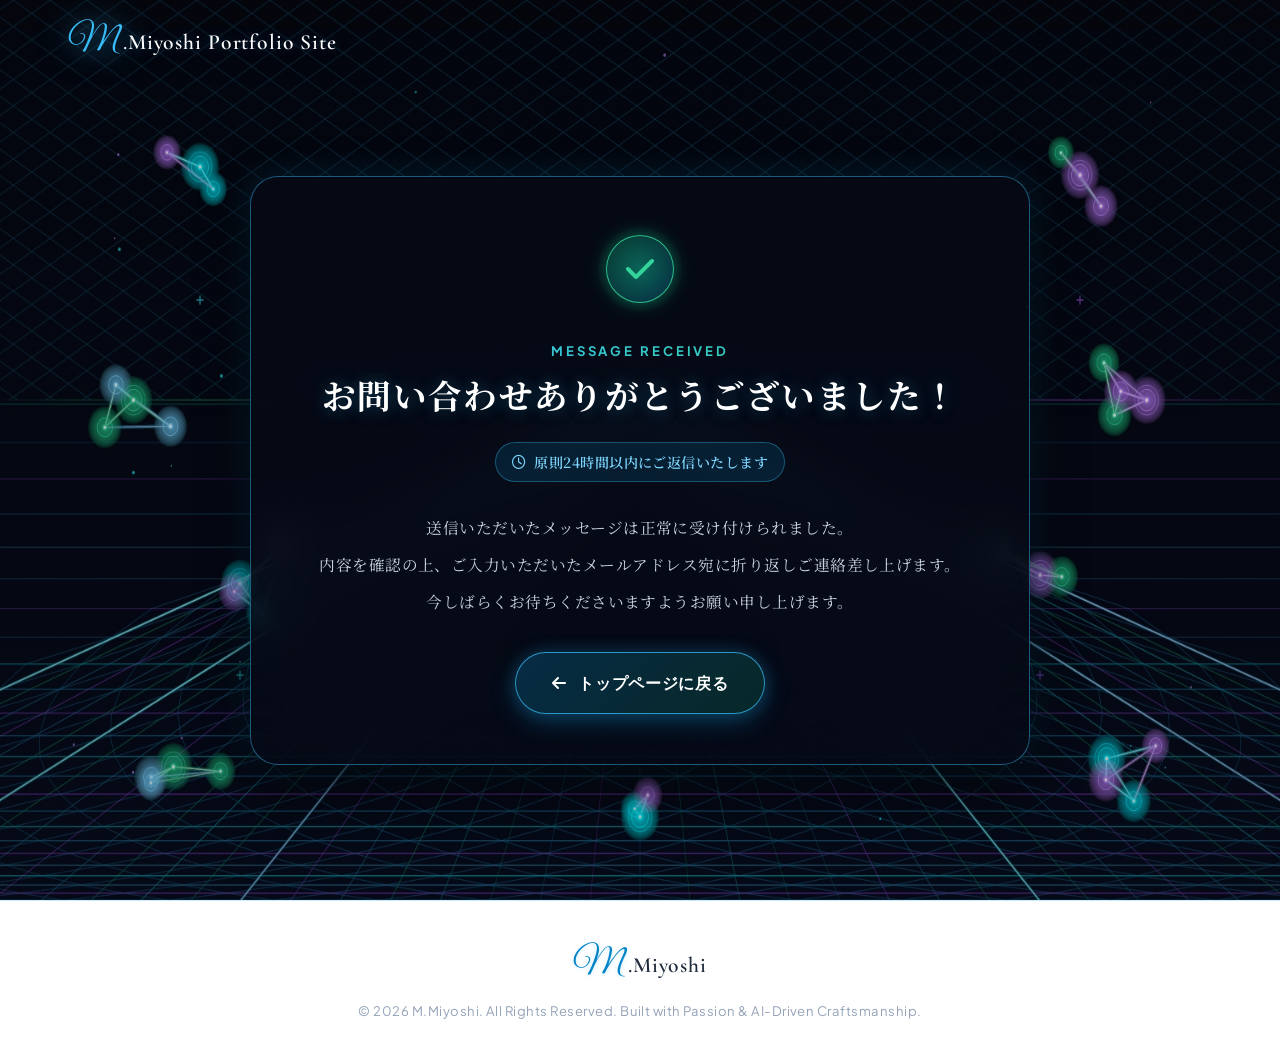
==== thanks.html @ b3a12264 "PC,レスポンシブ完成版" ====
<!DOCTYPE html>
<html lang="ja">
<head>
  <!-- 文字コードとビューポートの設定（レスポンシブ対応） -->
  <meta charset="UTF-8">
  <meta name="viewport" content="width=device-width, initial-scale=1.0">
  <meta name="description" content="M.Miyoshi ポートフォリオサイトへのお問い合わせ送信完了ページです。">
  <title>お問い合わせ完了 | M.Miyoshi Portfolio</title>

  <!-- Google Fonts: 日本語明朝体（Noto Serif JP）、筆記体（Great Vibes）、サンセリフ（Plus Jakarta Sans / Cormorant Garamond） -->
  <link rel="preconnect" href="https://fonts.googleapis.com">
  <link rel="preconnect" href="https://fonts.gstatic.com" crossorigin>
  <link href="https://fonts.googleapis.com/css2?family=Cormorant+Garamond:wght@500;600;700&family=Great+Vibes&family=Noto+Serif+JP:wght@300;400;500;600;700&family=Plus+Jakarta+Sans:wght@300;400;500;600;700&display=swap" rel="stylesheet">

  <!-- Font Awesome Icons -->
  <link rel="stylesheet" href="https://cdnjs.cloudflare.com/ajax/libs/font-awesome/6.4.0/css/all.min.css">

  <!-- スタイルシートの読み込み（キャッシュバスティング付き） -->
  <link rel="stylesheet" href="style.css?v=20260906r">
</head>
<body>

  <!-- =================================================== -->
  <!-- ヘッダー -->
  <!-- =================================================== -->
  <header class="site-header" id="site-header">
    <div class="header-container">
      <a href="index.html" class="header-logo">
        <span class="logo-script">M</span><span class="logo-text">.Miyoshi  Portfolio Site</span>
      </a>
    </div>
  </header>

  <main>
    <!-- =================================================== -->
    <!-- サンクスセクション（ダークエディタ世界観のサンクスページ） -->
    <!-- =================================================== -->
    <section class="thanks-section">
      <!-- 最背面：プロフェッショナルなダークグリッド背景レイヤー -->
      <div class="hero-bg-layer" style="background-image: url('assets/images/hero_dark_grid.jpg?v=20260906i');"></div>
      
      <!-- 背景オーバーレイ -->
      <div class="hero-overlay"></div>

      <!-- 中央：サンクスカード（ダークグラスモーフィズム） -->
      <div class="thanks-card">
        <!-- 発光チェックアイコンバッジ -->
        <div class="thanks-icon-wrap">
          <div class="thanks-icon-halo"></div>
          <div class="thanks-icon-circle">
            <i class="fa-solid fa-check"></i>
          </div>
        </div>

        <p class="thanks-subtitle">MESSAGE RECEIVED</p>
        <h1 class="thanks-title">お問い合わせ<br class="sp-br">ありがとうございました！</h1>

        <div class="thanks-badge-time">
          <i class="fa-regular fa-clock"></i>
          <span>原則24時間以内にご返信いたします</span>
        </div>

        <div class="thanks-message">
          <p class="thanks-line">送信いただいたメッセージは<br class="sp-br">正常に受け付けられました。</p>
          <p class="thanks-line">内容を確認の上、ご入力いただいた<br class="sp-br">メールアドレス宛に<br class="sp-br">折り返しご連絡差し上げます。</p>
          <p class="thanks-line">今しばらくお待ちくださいますよう<br class="sp-br">お願い申し上げます。</p>
        </div>

        <!-- 「トップページに戻る」ボタン -->
        <a href="index.html" class="btn-thanks-home" id="btn-thanks-home">
          <i class="fa-solid fa-arrow-left"></i>
          <span>トップページに戻る</span>
        </a>
      </div>
    </section>
  </main>

  <!-- =================================================== -->
  <!-- フッター -->
  <!-- =================================================== -->
  <footer class="site-footer">
    <div class="container footer-content">
      <div class="footer-logo">
        <span class="logo-script">M</span><span class="logo-text">.Miyoshi</span>
      </div>
      <p class="footer-copy">© 2026 M.Miyoshi. All Rights Reserved. Built with Passion & AI-Driven Craftsmanship.</p>
    </div>
  </footer>

</body>
</html>
---- style.css ----
@charset "UTF-8";

/* ==========================================================================
   フリーランスプログラマー M.Miyoshi ポートフォリオ スタイルシート
   - カラーパレット: 背景 #f0f8ff (アリスブルー), メイン #f0ffff (azure), 文字 #333333
   - フォント体系: Noto Serif JP（明朝体ベース）, Great Vibes（筆記体）, Plus Jakarta Sans
   - デザイン哲学: 余白美、すりガラス調グラスモーフィズム、繊細な影とグラデーション
   ========================================================================== */

/* --------------------------------------------------------------------------
   1. デザイン変数（カスタムプロパティ）の定義
   -------------------------------------------------------------------------- */
:root {
  /* 背景色・基本色 */
  --color-bg-base: #f0f8ff;         /* アリスブルー（ページ全体の背景色） */
  --color-azure: #f0ffff;           /* Azure（メインカラー・発光アクセント） */
  --color-white: #ffffff;
  --color-text-main: #333333;       /* メインテキスト色（視認性と上品さを両立） */
  --color-text-muted: #667085;      /* 補足説明テキスト色 */
  --color-text-light: #8e9baa;

  /* アクセント・グラデーション色 */
  --color-cyan-primary: #0ea5e9;    /* 鮮やかなシアンブルー */
  --color-cyan-glow: #38bdf8;
  --color-cyan-pale: #e0f2fe;
  --color-mint-accent: #14b8a6;
  --color-gold-subtle: #d4af37;

  /* グラスモーフィズム（すりガラス効果）用スタイル */
  --glass-bg: rgba(255, 255, 255, 0.78);
  --glass-bg-hover: rgba(255, 255, 255, 0.92);
  --glass-border: rgba(255, 255, 255, 0.9);
  --glass-border-subtle: rgba(186, 230, 253, 0.4);
  --glass-shadow: 0 10px 30px -10px rgba(14, 116, 144, 0.08), 0 4px 12px rgba(0, 0, 0, 0.03);
  --glass-shadow-hover: 0 20px 40px -12px rgba(14, 116, 144, 0.16), 0 8px 20px rgba(0, 0, 0, 0.04);

  /* フォント定義 */
  --font-serif: 'Noto Serif JP', 'Yu Mincho', 'Hiragino Mincho ProN', serif;
  --font-script: 'Great Vibes', cursive;
  --font-soft-serif: 'Cormorant Garamond', 'Noto Serif JP', serif;
  --font-sans: 'Plus Jakarta Sans', -apple-system, BlinkMacSystemFont, 'Segoe UI', sans-serif;

  /* トランジション（滑らかなアニメーション設定） */
  --transition-fast: 0.2s cubic-bezier(0.16, 1, 0.3, 1);
  --transition-smooth: 0.4s cubic-bezier(0.16, 1, 0.3, 1);
  --transition-slow: 0.8s cubic-bezier(0.16, 1, 0.3, 1);

  /* 角丸の基準値 */
  --radius-sm: 8px;
  --radius-md: 14px;
  --radius-lg: 24px;
  --radius-full: 9999px;
}

/* --------------------------------------------------------------------------
   2. リセット CSS & 基本スタイリング
   -------------------------------------------------------------------------- */
*, *::before, *::after {
  box-sizing: border-box;
  margin: 0;
  padding: 0;
}

html {
  scroll-behavior: smooth;
  font-size: 16px;
}

body {
  font-family: var(--font-serif);
  color: var(--color-text-main);
  background-color: var(--color-bg-base);
  line-height: 1.85;
  letter-spacing: 0.03em;
  overflow-x: hidden;
  -webkit-font-smoothing: antialiased;
  -moz-osx-font-smoothing: grayscale;
}

/* 見出し・リンク・リストの初期化 */
h1, h2, h3, h4, h5, h6 {
  font-family: var(--font-serif);
  font-weight: 600;
  line-height: 1.4;
  color: var(--color-text-main);
}

a {
  color: inherit;
  text-decoration: none;
  transition: color var(--transition-fast);
}

ul, ol {
  list-style: none;
}

img {
  max-width: 100%;
  height: auto;
  display: block;
}

button, input, textarea {
  font-family: inherit;
  font-size: inherit;
}

/* レスポンシブ用改行制御（PCでは非表示、スマホ表示時のみ有効） */
.sp-br {
  display: none;
}

/* ヘッダーメニュー背景オーバーレイ（PCでは非表示） */
.nav-backdrop {
  position: fixed;
  top: 0;
  left: 0;
  width: 100vw;
  height: 100vh;
  background: rgba(2, 6, 23, 0.65);
  backdrop-filter: blur(4px);
  -webkit-backdrop-filter: blur(4px);
  z-index: 998;
  opacity: 0;
  visibility: hidden;
  transition: opacity 0.3s cubic-bezier(0.16, 1, 0.3, 1), visibility 0.3s cubic-bezier(0.16, 1, 0.3, 1);
  pointer-events: none;
}

.nav-backdrop.is-active {
  opacity: 1;
  visibility: visible;
  pointer-events: auto;
}

/* メニュー右側ノード装飾（PCでは非表示） */
.nav-cyber-attachment {
  display: none;
}

/* 共通コンテナ（余白を生かした美しい中央配置） */
.container {
  width: 100%;
  max-width: 1100px;
  margin-left: auto;
  margin-right: auto;
  padding-left: 24px;
  padding-right: 24px;
}

/* セクション共通レイアウト（余白をしっかり確保） */
.section {
  padding: 100px 0;
  position: relative;
}

/* セクションタイトル（明朝体の美しさと英字サブタイトルの調和） */
.section-header {
  text-align: center;
  margin-bottom: 50px;
}

.section-subtitle {
  display: inline-block;
  font-family: var(--font-sans);
  font-size: 0.85rem;
  font-weight: 600;
  text-transform: uppercase;
  letter-spacing: 0.2em;
  color: var(--color-cyan-primary);
  margin-bottom: 8px;
  background: linear-gradient(135deg, #0284c7, #0d9488);
  -webkit-background-clip: text;
  -webkit-text-fill-color: transparent;
}

.section-title {
  font-size: 2.1rem;
  letter-spacing: 0.08em;
  color: var(--color-text-main);
  margin-bottom: 14px;
  position: relative;
}

.title-line {
  width: 46px;
  height: 2px;
  background: linear-gradient(90deg, #38bdf8, #14b8a6);
  margin: 0 auto;
  border-radius: 2px;
}

.section-intro {
  text-align: center;
  max-width: 680px;
  margin: -24px auto 44px;
  color: var(--color-text-muted);
  font-size: 0.98rem;
  line-height: 1.85;
  word-break: auto-phrase;
  line-break: strict;
}

/* グラスモーフィズムカード共通（埋め込み枠：ホバーでの枠線変色・浮き上がりを解除し落ち着いた埋め込み状態に設定） */
.glass-card {
  background: rgba(255, 255, 255, 0.76);
  backdrop-filter: blur(14px);
  -webkit-backdrop-filter: blur(14px);
  border: 1px solid rgba(186, 230, 253, 0.85);
  border-radius: var(--radius-lg);
  box-shadow: 0 2px 10px rgba(14, 116, 144, 0.04);
}


/* --------------------------------------------------------------------------
   3. ヘッダー・グローバルナビゲーション
   -------------------------------------------------------------------------- */
.site-header {
  position: fixed;
  top: 0;
  left: 0;
  right: 0;
  z-index: 1000;
  padding: 18px 0;
  background: transparent;
  transition: transform 0.4s cubic-bezier(0.16, 1, 0.3, 1), opacity 0.4s cubic-bezier(0.16, 1, 0.3, 1), padding var(--transition-smooth);
}

/* メインセクション突入時: ヘッダーを画面上部へ退避・非表示化 */
.site-header.is-hidden {
  opacity: 0;
  pointer-events: none;
  transform: translateY(-100%);
}

.header-container {
  max-width: 1200px;
  margin: 0 auto;
  padding: 0 28px;
  display: flex;
  align-items: center;
  justify-content: space-between;
}

/* ロゴデザイン（ダーク背景に合わせて白文字＋シアン発光シャドウで高い視認性を確保） */
.header-logo {
  display: inline-flex;
  align-items: baseline;
  text-decoration: none;
  overflow: visible;
}

.logo-script {
  font-family: var(--font-script);
  font-size: 2.3rem;
  color: #38bdf8;
  line-height: 1.25;
  display: inline-block;
  padding: 0.1em 0.15em 0.05em 0.1em;
  margin: -0.1em 0 -0.05em -0.1em;
  overflow: visible;
  filter: drop-shadow(0 2px 8px rgba(0, 15, 30, 0.8)) drop-shadow(0 0 14px rgba(56, 189, 248, 0.6));
}

.logo-text {
  font-family: var(--font-soft-serif);
  font-size: 1.35rem;
  font-weight: 600;
  letter-spacing: 0.04em;
  color: #ffffff;
  text-shadow: 0 2px 8px rgba(0, 15, 30, 0.85), 0 0 14px rgba(56, 189, 248, 0.35);
}

.site-header.scrolled .logo-script {
  color: #38bdf8;
}

.site-header.scrolled .logo-text {
  color: #ffffff;
}

.nav-list {
  display: flex;
  align-items: center;
  gap: 32px;
}

/* ナビリンク（初期は白テキスト、ホバー時はシアン） */
.nav-link {
  font-family: var(--font-sans);
  font-size: 0.96rem;
  font-weight: 500;
  color: #ffffff;
  display: inline-block;
  padding: 6px 0;
  position: relative;
  letter-spacing: 0.03em;
  text-shadow: 0 1px 6px rgba(0, 20, 40, 0.5);
  transition: color var(--transition-fast), text-shadow var(--transition-fast);
}

.nav-link::after {
  content: '';
  position: absolute;
  bottom: 0;
  left: 0;
  width: 0%;
  height: 2px;
  background: linear-gradient(90deg, #38bdf8, #2dd4bf);
  transition: width var(--transition-smooth);
}

.nav-link:hover {
  color: #38bdf8;
}

.nav-link:hover::after {
  width: 100%;
}

/* スクロール時のナビゲーションリンク色 */
.site-header.scrolled .nav-link {
  color: #4b5563;
  text-shadow: none;
}

.site-header.scrolled .nav-link:hover {
  color: #0ea5e9;
}

/* お問い合わせボタン（透過50%以上・フロストガラス） */
.nav-btn {
  background: rgba(255, 255, 255, 0.18) !important;
  color: #ffffff !important;
  border: 1px solid rgba(255, 255, 255, 0.65);
  backdrop-filter: blur(10px);
  -webkit-backdrop-filter: blur(10px);
  padding: 8px 24px !important;
  border-radius: var(--radius-full);
  box-shadow: 0 4px 15px rgba(0, 0, 0, 0.1);
  text-shadow: 0 1px 4px rgba(0, 20, 40, 0.4);
  transition: all var(--transition-fast);
}

.nav-btn::after {
  display: none !important;
}

.nav-btn:hover {
  background: rgba(56, 189, 248, 0.35) !important;
  border-color: #38bdf8;
  color: #ffffff !important;
  transform: translateY(-2px);
  box-shadow: 0 6px 20px rgba(56, 189, 248, 0.3);
}

.site-header.scrolled .nav-btn {
  background: rgba(14, 165, 233, 0.16) !important;
  color: #0284c7 !important;
  border-color: rgba(14, 165, 233, 0.45);
  text-shadow: none;
}

.site-header.scrolled .nav-btn:hover {
  background: rgba(14, 165, 233, 0.32) !important;
  color: #0369a1 !important;
  border-color: rgba(14, 165, 233, 0.8);
}

/* モバイルハンバーガーボタン */
.menu-toggle {
  display: none;
  background: none;
  border: none;
  cursor: pointer;
  padding: 8px;
  z-index: 1001;
  position: relative;
}

.menu-toggle span {
  display: block;
  width: 24px;
  height: 2px;
  background: #ffffff;
  margin: 5px 0;
  border-radius: 2px;
  transition: transform var(--transition-fast), background var(--transition-fast), opacity var(--transition-fast);
}

.site-header.scrolled .menu-toggle span {
  background: var(--color-text-main);
}

/* メニュー展開時：三本線をシアン色に変形して白背景と同化しないよう強調 */
.menu-toggle.is-active span {
  background: #0ea5e9 !important;
  box-shadow: 0 0 8px rgba(14, 165, 233, 0.8);
}

.menu-toggle.is-active span:nth-child(1) {
  transform: translateY(7px) rotate(45deg);
}

.menu-toggle.is-active span:nth-child(2) {
  opacity: 0;
  transform: scaleX(0);
}

.menu-toggle.is-active span:nth-child(3) {
  transform: translateY(-7px) rotate(-45deg);
}


/* --------------------------------------------------------------------------
   4. ヒーローセクション（ファーストビュー）
   - プロフェッショナルなダークエディタ風ノード・グリッド背景
   - 深い黒とダークネイビー（#0B0F19）にシアン・エメラルド・パープルのネオングロー
   - M.Miyoshi の筆記体＆ソフトセリフ発光グラデーション
   - 肩書き: Freelance Web Creator
   -------------------------------------------------------------------------- */
.hero-section {
  position: relative;
  width: 100%;
  min-height: 100vh;
  display: flex;
  align-items: center;
  justify-content: center;
  overflow: hidden;
  padding: 60px 20px;
  background-color: #02040a;
}

/* 最背面：ダークエディタ風ノード・グリッド背景画像レイヤー（画面にピタッとフィット） */
.hero-bg-layer {
  position: absolute;
  top: 0;
  left: 0;
  width: 100%;
  height: 100%;
  background-size: 100% 100%; /* ヒーローセクションの枠内にピタッと全画面フィット */
  background-position: center center;
  background-repeat: no-repeat;
  z-index: 1;
  filter: brightness(1.0) saturate(1.1);
  transform: none; /* はみ出しの原因となる拡大変形を解除 */
}

/* 背景オーバーレイ（ネオングローを引き立てる自然なヴィネット効果） */
.hero-overlay {
  position: absolute;
  top: 0;
  left: 0;
  width: 100%;
  height: 100%;
  background: radial-gradient(circle at 50% 50%, rgba(7, 10, 19, 0.05) 0%, rgba(7, 10, 19, 0.35) 100%);
  z-index: 2;
  pointer-events: none;
}

/* 中間レイヤー：水面波紋＆キラキラ粒子を描く Canvas */
.hero-canvas {
  position: absolute;
  top: 0;
  left: 0;
  width: 100%;
  height: 100%;
  z-index: 3;
  pointer-events: none;
}

/* 最前面：コンテンツレイヤー */
.hero-content {
  position: relative;
  z-index: 10;
  text-align: center;
  max-width: 960px;
  padding: 20px;
  background: transparent;
  border: none;
  box-shadow: none;
  backdrop-filter: none;
  -webkit-backdrop-filter: none;
  animation: heroFadeIn 1.2s cubic-bezier(0.16, 1, 0.3, 1) forwards;
}

@keyframes heroFadeIn {
  0% {
    opacity: 0;
    transform: translateY(24px) scale(0.98);
  }
  100% {
    opacity: 1;
    transform: translateY(0) scale(1);
  }
}

/* 名前表示（サイズを拡大） */
.hero-name {
  margin-bottom: 14px;
  display: flex;
  align-items: baseline;
  justify-content: center;
  overflow: visible;
}

/* 筆記体"M": サイズ拡大 6.6rem + 見切れ防止余白 */
.name-script {
  font-family: var(--font-script);
  font-size: 6.6rem;
  line-height: 1.25;
  display: inline-block;
  overflow: visible;
  padding: 0.2em 0.25em 0.1em 0.15em;
  margin: -0.2em -0.1em -0.1em -0.15em;
  background: linear-gradient(135deg, #ffffff 0%, #e0ffff 45%, #7ee6f0 100%);
  -webkit-background-clip: text;
  -webkit-text-fill-color: transparent;
  /* 上品な影の演出 */
  filter: drop-shadow(0 4px 14px rgba(5, 25, 45, 0.65)) drop-shadow(0 0 24px rgba(240, 255, 255, 0.9));
}

/* ".Miyoshi": サイズ拡大 4.4rem */
.name-soft {
  font-family: var(--font-soft-serif);
  font-size: 4.4rem;
  font-weight: 700;
  letter-spacing: 0.05em;
  line-height: 1.2;
  display: inline-block;
  padding: 0.1em 0.1em 0.05em 0;
  background: linear-gradient(135deg, #ffffff 10%, #e0f2fe 55%, #38bdf8 100%);
  -webkit-background-clip: text;
  -webkit-text-fill-color: transparent;
  /* 上品な影の演出 */
  filter: drop-shadow(0 4px 14px rgba(5, 25, 45, 0.65)) drop-shadow(0 0 18px rgba(224, 242, 254, 0.85));
}

/* 肩書き（頭文字のみ大文字: Freelance Web Creator、名前と同じグラデーションカラー） */
.hero-tagline {
  font-family: var(--font-sans);
  font-size: 1.35rem;
  font-weight: 600;
  letter-spacing: 0.18em;
  text-transform: none; /* 頭文字大文字をそのまま表示 */
  background: linear-gradient(135deg, #ffffff 10%, #e0f2fe 60%, #7ee6f0 100%);
  -webkit-background-clip: text;
  -webkit-text-fill-color: transparent;
  filter: drop-shadow(0 3px 8px rgba(5, 25, 45, 0.65)) drop-shadow(0 0 14px rgba(186, 230, 253, 0.8));
  margin-top: 10px;
}


/* --------------------------------------------------------------------------
   5. 自己紹介セクション（About）
   -------------------------------------------------------------------------- */
.about-simple-content {
  max-width: 860px;
  margin: 0 auto;
  text-align: center;
}

.about-lead {
  margin-bottom: 24px;
}

.lead-text {
  font-size: 1.25rem;
  line-height: 2;
  color: #1e293b;
  letter-spacing: 0.04em;
  margin: 0 auto;
}

/* ホームページ制作・LP制作の強調シアン文字色 */
.lead-text strong {
  color: #0ea5e9;
  font-weight: 700;
}

.about-desc {
  margin: 0 auto;
}

.about-desc p {
  font-size: 1.05rem;
  color: #475569;
  line-height: 2.15;
  letter-spacing: 0.03em;
}

/* PC等での各行折り返し制御 */
.text-line {
  display: block;
}


/* --------------------------------------------------------------------------
   6. 私のスキルセクション（Skills）
   - 横並びグリッド（2列×2行）のコンパクトで簡潔なレイアウト
   -------------------------------------------------------------------------- */
.skills-grid-list {
  display: grid;
  grid-template-columns: repeat(2, 1fr);
  gap: 24px;
  max-width: 1040px;
  margin: 0 auto;
}

/* スキルカード（埋め込み枠：ホバーでの枠線変色なしの静的な埋め込み設定） */
.skill-card-compact {
  padding: 30px 28px;
  display: flex;
  flex-direction: column;
  justify-content: space-between;
  border-radius: var(--radius-lg);
  background: rgba(255, 255, 255, 0.76);
  backdrop-filter: blur(14px);
  -webkit-backdrop-filter: blur(14px);
  border: 1px solid rgba(186, 230, 253, 0.85);
  box-shadow: 0 2px 10px rgba(14, 116, 144, 0.04);
}

.card-top-row {
  display: flex;
  align-items: center;
  justify-content: space-between;
  margin-bottom: 14px;
}

.skill-badge-num {
  font-family: var(--font-sans);
  font-size: 1.9rem;
  font-weight: 700;
  line-height: 1;
  background: linear-gradient(135deg, #0ea5e9, #14b8a6);
  -webkit-background-clip: text;
  -webkit-text-fill-color: transparent;
}

.tech-icon-group {
  display: flex;
  gap: 8px;
  font-size: 1.35rem;
  color: #0ea5e9;
}

.title-with-badge {
  display: flex;
  align-items: center;
  gap: 10px;
  margin-bottom: 8px;
}

.skill-card-title {
  font-size: 1.25rem;
  color: #1e293b;
  margin-bottom: 8px;
}

.badge-featured {
  font-family: var(--font-sans);
  font-size: 0.72rem;
  font-weight: 600;
  background: linear-gradient(135deg, #0ea5e9, #0d9488);
  color: #ffffff;
  padding: 2px 8px;
  border-radius: var(--radius-full);
}

.skill-card-desc {
  font-size: 0.92rem;
  color: #475569;
  line-height: 1.8;
  margin-bottom: 18px;
  flex-grow: 1;
}

.skill-card-desc strong {
  color: #0f172a;
  font-weight: 600;
}

/* 特長ハイライト（AI駆動開発カード） */
.card-ai-special {
  border-color: rgba(56, 189, 248, 0.65);
  background: linear-gradient(135deg, rgba(255, 255, 255, 0.95), rgba(240, 253, 250, 0.85));
  box-shadow: 0 10px 30px rgba(14, 165, 233, 0.1);
}

/* タグリスト */
.tag-list {
  display: flex;
  flex-wrap: wrap;
  gap: 8px;
}

.tech-tag {
  font-family: var(--font-sans);
  font-size: 0.78rem;
  font-weight: 500;
  background: rgba(224, 242, 254, 0.7);
  color: #0369a1;
  padding: 4px 10px;
  border-radius: var(--radius-full);
  border: 1px solid rgba(186, 230, 253, 0.8);
}

.tech-tag.tag-ai {
  background: rgba(240, 253, 250, 0.95);
  color: #0f766e;
  border-color: rgba(153, 246, 228, 0.9);
  font-weight: 600;
}


/* --------------------------------------------------------------------------
   7. 今まで作成したサイト（Works / 制作物）
   - サムネイル画像グリッド形式（横2列×2行のコンパクト配置）
   - クリックで別タブで開く王道ポートフォリオスタイル
   - 埋め込みカード枠（ホバーでの外枠変色なし）
   - 画像のwidth:100%、max-width、アスペクト比固定による美しいコンパクト化
   -------------------------------------------------------------------------- */
.works-grid {
  display: grid;
  grid-template-columns: repeat(2, minmax(0, 1fr));
  gap: 28px;
  max-width: 1040px;
  width: 100%;
  margin: 0 auto;
}

/* 制作物カード（枠で囲まれ埋め込まれているだけの落ち着いた状態） */
.work-card {
  display: flex;
  flex-direction: column;
  width: 100%;
  max-width: 100%;
  min-width: 0; /* gridアイテムのはみ出し防止 */
  overflow: hidden;
  padding: 0;
  border-radius: var(--radius-lg);
  background: rgba(255, 255, 255, 0.78);
  backdrop-filter: blur(14px);
  -webkit-backdrop-filter: blur(14px);
  border: 1px solid rgba(186, 230, 253, 0.85);
  box-shadow: 0 2px 10px rgba(14, 116, 144, 0.04);
}

/* サムネイル画像リンクエリア（カード上部にコンパクトに配置） */
.work-thumb-link {
  display: block;
  width: 100%;
  max-width: 100%;
  position: relative;
  overflow: hidden;
  border-bottom: 1px solid rgba(186, 230, 253, 0.7);
  background: #f1f5f9;
  cursor: pointer;
  text-decoration: none;
}

/* サムネイル画像ラッパー（枠からはみ出さないように完全密閉） */
.work-thumb-wrap {
  position: relative;
  width: 100%;
  max-width: 100%;
  overflow: hidden;
  background: #e2e8f0;
  line-height: 0;
}

/* サムネイル画像本体（width: 100%, height: auto でカード枠内にきれいに収まるように設定） */
.work-thumb-img {
  width: 100% !important;
  max-width: 100% !important;
  height: auto !important;
  display: block !important;
  object-fit: cover;
  transition: transform 0.45s cubic-bezier(0.16, 1, 0.3, 1);
}

/* サムネイルホバー時のオーバーレイ（サイトを見る） */
.work-thumb-overlay {
  position: absolute;
  inset: 0;
  width: 100%;
  height: 100%;
  background: linear-gradient(135deg, rgba(2, 132, 199, 0.6) 0%, rgba(13, 148, 136, 0.6) 100%);
  backdrop-filter: blur(2px);
  -webkit-backdrop-filter: blur(2px);
  display: flex;
  align-items: center;
  justify-content: center;
  opacity: 0;
  transition: opacity 0.3s cubic-bezier(0.16, 1, 0.3, 1);
}

.overlay-btn {
  display: inline-flex;
  align-items: center;
  gap: 7px;
  padding: 8px 18px;
  background: #ffffff;
  color: #0284c7;
  font-family: var(--font-sans);
  font-size: 0.85rem;
  font-weight: 600;
  border-radius: var(--radius-full);
  box-shadow: 0 4px 15px rgba(0, 0, 0, 0.15);
  transform: translateY(6px);
  transition: transform 0.3s cubic-bezier(0.16, 1, 0.3, 1);
}

.work-thumb-link:hover .work-thumb-img {
  transform: scale(1.05);
}

.work-thumb-link:hover .work-thumb-overlay {
  opacity: 1;
}

.work-thumb-link:hover .overlay-btn {
  transform: translateY(0);
}

/* カード本文エリア（コンパクトで読みやすいパディング） */
.work-card-body {
  padding: 22px 24px 26px;
  display: flex;
  flex-direction: column;
  flex-grow: 1;
}

.work-card-header {
  display: flex;
  align-items: center;
  justify-content: space-between;
  gap: 10px;
  margin-bottom: 10px;
}

.work-number-badge {
  font-family: var(--font-sans);
  font-size: 0.76rem;
  font-weight: 700;
  background: linear-gradient(135deg, #0284c7, #0d9488);
  color: #ffffff;
  padding: 2px 10px;
  border-radius: var(--radius-full);
  letter-spacing: 0.05em;
}

.work-category-badge {
  font-family: var(--font-sans);
  font-size: 0.72rem;
  font-weight: 600;
  color: #0284c7;
  background: rgba(224, 242, 254, 0.8);
  border: 1px solid rgba(186, 230, 253, 0.9);
  padding: 2px 9px;
  border-radius: var(--radius-full);
}

.work-card-title {
  font-size: 1.18rem;
  margin-bottom: 8px;
  line-height: 1.4;
}

.work-card-title a {
  color: #1e293b;
  display: inline-flex;
  align-items: center;
  gap: 6px;
  transition: color var(--transition-fast);
}

.work-card-title a:hover {
  color: #0ea5e9;
}

.title-ext-icon {
  font-size: 0.74rem;
  color: #0ea5e9;
  opacity: 0.7;
  transition: transform var(--transition-fast), opacity var(--transition-fast);
}

.work-card-title a:hover .title-ext-icon {
  opacity: 1;
  transform: translate(2px, -2px);
}

.work-card-desc {
  font-size: 0.88rem;
  color: #475569;
  line-height: 1.75;
  margin-bottom: 14px;
}

/* 制作のポイント枠（コンパクトな内包表示） */
.work-points-wrap {
  margin-bottom: 16px;
  padding: 10px 14px;
  background: rgba(240, 248, 255, 0.65);
  border-radius: var(--radius-md);
  border: 1px solid rgba(224, 242, 254, 0.9);
}

.work-points-title {
  font-size: 0.82rem;
  font-weight: 600;
  color: #0369a1;
  margin-bottom: 5px;
  display: flex;
  align-items: center;
  gap: 5px;
}

.point-bullet-list {
  padding-left: 16px;
  list-style: disc;
  color: var(--color-text-muted);
}

.point-bullet-list li {
  font-size: 0.82rem;
  line-height: 1.6;
  margin-bottom: 2px;
}

.point-bullet-list li:last-child {
  margin-bottom: 0;
}

/* カード下部（技術タグ・担当範囲・別タブで開くボタン） */
.work-card-footer {
  margin-top: auto;
  display: flex;
  flex-direction: column;
  gap: 10px;
}

.role-text {
  font-size: 0.78rem;
  color: #64748b;
  font-style: italic;
}

.work-link-row {
  margin-top: 4px;
  display: flex;
  justify-content: flex-end;
}

.btn-external {
  font-family: var(--font-sans);
  font-size: 0.84rem;
  font-weight: 600;
  color: #ffffff;
  display: inline-flex;
  align-items: center;
  gap: 6px;
  padding: 7px 16px;
  background: linear-gradient(135deg, #0ea5e9, #0d9488);
  border-radius: var(--radius-full);
  box-shadow: 0 3px 10px rgba(14, 165, 233, 0.25);
  transition: all var(--transition-fast);
  text-decoration: none;
}

.btn-external:hover {
  transform: translateY(-2px);
  box-shadow: 0 6px 16px rgba(14, 165, 233, 0.35);
  color: #ffffff;
}


/* --------------------------------------------------------------------------
   8. アピールセクション（Appeal）
   -------------------------------------------------------------------------- */
.appeal-statement {
  max-width: 1040px;
  margin: -10px auto 44px;
  text-align: center;
  background: none;
  border: none;
  box-shadow: none;
  backdrop-filter: none;
  -webkit-backdrop-filter: none;
  padding: 0 16px;
}

.statement-text {
  font-size: 1.0rem;
  line-height: 2.1;
  color: #1e293b;
  letter-spacing: 0.02em;
}

.statement-text .text-line {
  display: block;
  white-space: nowrap;
}

/* 注釈テキスト */
.section-note {
  font-size: 0.88rem;
  color: #64748b;
  margin-top: 4px;
}

.appeal-numbered-list {
  display: grid;
  grid-template-columns: repeat(3, 1fr);
  gap: 24px;
  max-width: 1040px;
  margin: 0 auto;
}

/* アピールカード（01〜03：ホバーでの枠線変色なしの静的な埋め込み設定） */
.appeal-card {
  padding: 32px 28px;
  position: relative;
  display: flex;
  flex-direction: column;
  background: rgba(255, 255, 255, 0.76);
  backdrop-filter: blur(14px);
  -webkit-backdrop-filter: blur(14px);
  border: 1px solid rgba(186, 230, 253, 0.85);
  box-shadow: 0 2px 10px rgba(14, 116, 144, 0.04);
  border-radius: var(--radius-lg);
}

.appeal-num {
  font-family: var(--font-sans);
  font-size: 1.8rem;
  font-weight: 700;
  color: #bae6fd;
  margin-bottom: 8px;
}

.appeal-icon-wrap {
  width: 48px;
  height: 48px;
  border-radius: var(--radius-md);
  background: var(--color-cyan-pale);
  color: #0284c7;
  display: flex;
  align-items: center;
  justify-content: center;
  font-size: 1.3rem;
  margin-bottom: 16px;
}

.appeal-card-title {
  font-size: 1.12rem;
  color: #0f172a;
  margin-bottom: 10px;
  line-height: 1.5;
}

.appeal-card-desc {
  font-size: 0.9rem;
  color: var(--color-text-muted);
  line-height: 1.75;
}


/* --------------------------------------------------------------------------
   9. お問い合わせセクション（Contact）
   -------------------------------------------------------------------------- */
.contact-flow-card {
  max-width: 760px;
  margin: 0 auto 32px;
  padding: 28px 36px;
}

.flow-title {
  font-size: 1.08rem;
  color: #1e293b;
  margin-bottom: 16px;
  display: flex;
  align-items: center;
  gap: 8px;
}

.contact-steps-list {
  display: grid;
  grid-template-columns: repeat(3, 1fr);
  gap: 16px;
}

.step-item {
  background: rgba(255, 255, 255, 0.7);
  border: 1px solid rgba(226, 232, 240, 0.8);
  border-radius: var(--radius-md);
  padding: 14px;
  display: flex;
  flex-direction: column;
  gap: 6px;
}

.step-item.highlight-step {
  border-color: #38bdf8;
  background: rgba(240, 249, 255, 0.9);
}

.step-num {
  font-family: var(--font-sans);
  font-size: 0.74rem;
  font-weight: 700;
  color: #0284c7;
}

.step-text {
  font-size: 0.82rem;
  color: #334155;
  line-height: 1.5;
}

.contact-card {
  max-width: 760px;
  margin: 0 auto;
  padding: 44px;
  position: relative;
}

.form-group {
  margin-bottom: 24px;
}

.form-label {
  display: flex;
  align-items: center;
  gap: 8px;
  font-size: 0.94rem;
  font-weight: 600;
  color: #1e293b;
  margin-bottom: 8px;
}

.required-badge {
  font-family: var(--font-sans);
  font-size: 0.68rem;
  font-weight: 600;
  background: #fee2e2;
  color: #dc2626;
  padding: 2px 6px;
  border-radius: 4px;
}

.input-wrapper {
  position: relative;
}

.input-icon {
  position: absolute;
  top: 15px;
  left: 16px;
  color: #94a3b8;
  font-size: 0.95rem;
}

.form-input, .form-textarea {
  width: 100%;
  padding: 12px 16px 12px 44px;
  background: rgba(255, 255, 255, 0.9);
  border: 1px solid #cbd5e1;
  border-radius: var(--radius-md);
  color: var(--color-text-main);
  font-size: 0.95rem;
  transition: all var(--transition-fast);
}

.form-textarea {
  padding-left: 16px;
  resize: vertical;
}

.form-input:focus, .form-textarea:focus {
  outline: none;
  border-color: #0ea5e9;
  box-shadow: 0 0 0 3px rgba(14, 165, 233, 0.15);
  background: #ffffff;
}

.form-submit-wrap {
  text-align: center;
  margin-top: 32px;
}

.btn-submit {
  font-family: var(--font-sans);
  font-size: 1rem;
  font-weight: 600;
  background: linear-gradient(135deg, #0ea5e9, #0d9488);
  color: #ffffff;
  border: none;
  padding: 14px 44px;
  border-radius: var(--radius-full);
  cursor: pointer;
  display: inline-flex;
  align-items: center;
  gap: 10px;
  box-shadow: 0 8px 20px rgba(14, 165, 233, 0.3);
  transition: all var(--transition-fast);
}

.btn-submit:hover {
  transform: translateY(-2px);
  box-shadow: 0 12px 25px rgba(14, 165, 233, 0.4);
}

.btn-submit:active {
  transform: translateY(0);
}

.form-notice {
  font-size: 0.78rem;
  color: #94a3b8;
  text-align: center;
  margin-top: 16px;
}

/* 送信完了トースト */
.form-success-toast {
  display: none;
  align-items: center;
  gap: 16px;
  background: #f0fdf4;
  border: 1px solid #bbf7d0;
  color: #166534;
  padding: 18px 24px;
  border-radius: var(--radius-md);
  margin-top: 24px;
  animation: fadeInToast 0.4s ease forwards;
}

.form-success-toast i {
  font-size: 1.8rem;
  color: #22c55e;
}

.form-success-toast h4 {
  font-size: 1rem;
  color: #15803d;
  margin-bottom: 2px;
}

.form-success-toast p {
  font-size: 0.88rem;
  color: #166534;
}

@keyframes fadeInToast {
  from { opacity: 0; transform: translateY(10px); }
  to { opacity: 1; transform: translateY(0); }
}


/* --------------------------------------------------------------------------
   10. フッター
   -------------------------------------------------------------------------- */
.site-footer {
  background: #ffffff;
  border-top: 1px solid rgba(186, 230, 253, 0.8);
  padding: 40px 0;
  text-align: center;
}

.footer-content {
  display: flex;
  flex-direction: column;
  align-items: center;
  gap: 12px;
}

.footer-logo {
  display: flex;
  align-items: baseline;
}

.site-footer .logo-script {
  color: #0284c7;
  filter: drop-shadow(0 1px 2px rgba(186, 230, 253, 0.8));
}

.site-footer .logo-text {
  color: #1e293b;
  text-shadow: none;
}

.footer-copy {
  font-family: var(--font-sans);
  font-size: 0.82rem;
  color: #94a3b8;
}


/* --------------------------------------------------------------------------
   11. スクロール連動アニメーション（Intersection Observer）
   -------------------------------------------------------------------------- */
.fade-in {
  opacity: 0;
  transform: translateY(24px);
  transition: opacity 0.8s cubic-bezier(0.16, 1, 0.3, 1), transform 0.8s cubic-bezier(0.16, 1, 0.3, 1);
  will-change: opacity, transform;
}

.fade-in.is-visible {
  opacity: 1;
  transform: translateY(0);
}


/* --------------------------------------------------------------------------
   12. シャボン玉風フローティングナビゲーション
   - 画面右下に固定配置
   - ヒーローセクションでは非表示、メインセクションでフェードイン
   - 丸枠ハンバーガーをクリックで波紋＆シャボン玉がはじけるようにセクションリンク展開
   - 背景は完全透過ですりガラスが自然に各セクションに調和
   -------------------------------------------------------------------------- */
.floating-bubble-nav {
  position: fixed;
  right: 28px;
  bottom: 28px;
  z-index: 990;
  opacity: 0;
  pointer-events: none;
  transform: translateY(24px) scale(0.92);
  transition: opacity 0.4s cubic-bezier(0.16, 1, 0.3, 1), transform 0.4s cubic-bezier(0.16, 1, 0.3, 1);
}

/* メインセクション到達時に表示 */
.floating-bubble-nav.is-visible {
  opacity: 1;
  pointer-events: auto;
  transform: translateY(0) scale(1);
}

/* メニュー展開時の背景クリック受け（暗い幕やボケを排除し完全透過で馴染ませる） */
.bubble-backdrop {
  position: fixed;
  top: 0;
  left: 0;
  width: 100vw;
  height: 100vh;
  z-index: 980;
  pointer-events: none;
  opacity: 0;
  background: transparent;
  backdrop-filter: none;
  -webkit-backdrop-filter: none;
}

.floating-bubble-nav.is-open .bubble-backdrop {
  pointer-events: auto;
}

/* 固定ボタングループ（縦並び：丸枠ボタンが上、Contactが下） */
.floating-btn-stack {
  position: relative;
  z-index: 995;
  display: flex;
  flex-direction: column;
  align-items: center;
  gap: 12px;
}

/* 丸枠ハンバーガーメニューボタン（シャボン玉トリガー・透明感のあるフロストガラス） */
.bubble-toggle-btn {
  width: 52px;
  height: 52px;
  border-radius: 50%;
  position: relative;
  cursor: pointer;
  border: 1.5px solid rgba(255, 255, 255, 0.85);
  outline: none;
  background: rgba(255, 255, 255, 0.6);
  backdrop-filter: blur(10px);
  -webkit-backdrop-filter: blur(10px);
  box-shadow: 0 8px 24px -4px rgba(14, 165, 233, 0.25), 0 2px 6px rgba(0, 0, 0, 0.04), inset 0 2px 4px rgba(255, 255, 255, 0.9);
  display: flex;
  align-items: center;
  justify-content: center;
  transition: all 0.3s cubic-bezier(0.34, 1.56, 0.64, 1);
  overflow: visible;
}

.bubble-toggle-btn:hover {
  transform: scale(1.08);
  box-shadow: 0 12px 28px -4px rgba(14, 165, 233, 0.4), inset 0 2px 4px rgba(255, 255, 255, 1);
  background: rgba(255, 255, 255, 0.8);
}

.bubble-toggle-btn:active {
  transform: scale(0.96);
}

/* シャボン玉上部のハイライト反射 */
.toggle-bubble-highlight {
  position: absolute;
  top: 3px;
  left: 9px;
  width: 20px;
  height: 10px;
  border-radius: 50%;
  background: linear-gradient(135deg, rgba(255, 255, 255, 0.95), rgba(255, 255, 255, 0.2));
  transform: rotate(-25deg);
  pointer-events: none;
}

/* クリック時に発生する水面波紋エフェクト */
.ripple-wave {
  position: absolute;
  top: 0;
  left: 0;
  width: 100%;
  height: 100%;
  border-radius: 50%;
  border: 2px solid #38bdf8;
  opacity: 0;
  pointer-events: none;
  transform: scale(1);
}

.ripple-wave.animate-ripple {
  animation: ripplePop 0.6s cubic-bezier(0.16, 1, 0.3, 1) forwards;
}

@keyframes ripplePop {
  0% {
    transform: scale(1);
    opacity: 0.9;
  }
  100% {
    transform: scale(2.6);
    opacity: 0;
  }
}

/* ハンバーガー3本線アイコン（×へモーフィング変形） */
.hamburger-bubble-icon {
  width: 20px;
  height: 14px;
  position: relative;
  display: flex;
  flex-direction: column;
  justify-content: space-between;
  align-items: center;
}

.hamburger-bubble-icon span {
  display: block;
  width: 100%;
  height: 2px;
  background: #0284c7;
  border-radius: 2px;
  transition: transform 0.35s cubic-bezier(0.34, 1.56, 0.64, 1), opacity 0.25s ease, background-color 0.3s ease;
}

/* メニューオープン時の丸枠ボタン（透明感を維持しながらアクティブ発光） */
.floating-bubble-nav.is-open .bubble-toggle-btn {
  background: rgba(224, 242, 254, 0.75);
  border-color: rgba(56, 189, 248, 0.9);
  box-shadow: 0 10px 28px rgba(14, 165, 233, 0.35), inset 0 0 10px rgba(56, 189, 248, 0.25);
}

.floating-bubble-nav.is-open .hamburger-bubble-icon span:nth-child(1) {
  transform: translateY(6px) rotate(45deg);
}

.floating-bubble-nav.is-open .hamburger-bubble-icon span:nth-child(2) {
  opacity: 0;
  transform: scaleX(0);
}

.floating-bubble-nav.is-open .hamburger-bubble-icon span:nth-child(3) {
  transform: translateY(-6px) rotate(-45deg);
}

/* Contactボタン（透明感と鮮やかさを兼ね備えたフロスト調） */
.floating-contact-btn {
  display: flex;
  align-items: center;
  gap: 7px;
  padding: 9px 18px;
  border-radius: var(--radius-full);
  background: linear-gradient(135deg, rgba(14, 165, 233, 0.9) 0%, rgba(2, 132, 199, 0.9) 60%, rgba(13, 148, 136, 0.9) 100%);
  backdrop-filter: blur(8px);
  -webkit-backdrop-filter: blur(8px);
  color: #ffffff !important;
  font-family: var(--font-sans);
  font-size: 0.86rem;
  font-weight: 600;
  letter-spacing: 0.03em;
  box-shadow: 0 8px 20px -3px rgba(14, 165, 233, 0.38), 0 3px 6px rgba(0, 0, 0, 0.06);
  border: 1px solid rgba(255, 255, 255, 0.5);
  position: relative;
  overflow: hidden;
  transition: all 0.3s cubic-bezier(0.34, 1.56, 0.64, 1);
  text-decoration: none;
}

.contact-bubble-highlight {
  position: absolute;
  top: 0;
  left: 0;
  right: 0;
  height: 45%;
  background: linear-gradient(to bottom, rgba(255, 255, 255, 0.35), transparent);
  border-radius: var(--radius-full) var(--radius-full) 0 0;
  pointer-events: none;
}

.floating-contact-btn i {
  font-size: 0.95rem;
}

.floating-contact-btn:hover {
  transform: translateY(-3px) scale(1.04);
  box-shadow: 0 12px 26px -3px rgba(14, 165, 233, 0.5), 0 4px 10px rgba(0, 0, 0, 0.1);
  color: #ffffff !important;
}

.floating-contact-btn:active {
  transform: translateY(0) scale(0.98);
}

/* シャボン玉メニュークラスタ（丸枠ボタンの中心を基準に展開） */
.bubble-menu-cluster {
  position: absolute;
  right: 0;
  bottom: 58px;
  width: 52px;
  height: 52px;
  z-index: 992;
  pointer-events: none;
}

.bubble-item {
  position: absolute;
  right: 2px;
  bottom: 2px;
  width: 48px;
  height: 48px;
  border-radius: 50%;
  display: flex;
  align-items: center;
  justify-content: center;
  text-decoration: none;
  background: radial-gradient(circle at 35% 30%, rgba(255, 255, 255, 0.95), rgba(240, 249, 255, 0.7) 55%, rgba(224, 242, 254, 0.6) 100%);
  backdrop-filter: blur(10px);
  -webkit-backdrop-filter: blur(10px);
  border: 1.5px solid rgba(255, 255, 255, 0.9);
  box-shadow: 0 8px 22px rgba(14, 165, 233, 0.22), 0 2px 6px rgba(0, 0, 0, 0.03), inset 0 2px 6px rgba(255, 255, 255, 0.95), inset 0 -2px 5px rgba(56, 189, 248, 0.22);
  opacity: 0;
  pointer-events: none;
  transform: translate(0, 0) scale(0.2);
  transition: transform 0.45s cubic-bezier(0.34, 1.56, 0.64, 1), opacity 0.3s ease, box-shadow 0.3s ease;
  overflow: visible;
}

/* シャボン玉の光沢ハイライト */
.bubble-glow {
  position: absolute;
  top: 3px;
  left: 7px;
  width: 16px;
  height: 8px;
  border-radius: 50%;
  background: rgba(255, 255, 255, 0.95);
  transform: rotate(-25deg);
  pointer-events: none;
}

.bubble-content {
  display: flex;
  flex-direction: column;
  align-items: center;
  justify-content: center;
  gap: 1px;
  line-height: 1;
}

.bubble-content i {
  font-size: 0.9rem;
  color: #0284c7;
  transition: transform 0.2s ease, color 0.2s ease;
}

.bubble-text {
  font-family: var(--font-sans);
  font-size: 0.6rem;
  font-weight: 700;
  letter-spacing: 0.02em;
  color: #1e293b;
  line-height: 1;
  transition: color 0.2s ease;
}

/* メニューオープン時のシャボン玉展開（上〜左方向への広角扇型展開でContactボタンとの重なりを完全解消） */
.floating-bubble-nav.is-open .bubble-item {
  opacity: 1;
  pointer-events: auto;
}

/* 1. TOP バブル (真上〜やや右 85°) */
.floating-bubble-nav.is-open .bubble-item-1 {
  transform: translate(10px, -108px) scale(1);
  transition-delay: 0.03s;
  animation: bubbleFloat1 4s ease-in-out infinite 0.5s;
}

/* 2. About バブル (斜め上 112°) */
.floating-bubble-nav.is-open .bubble-item-2 {
  transform: translate(-40px, -100px) scale(1);
  transition-delay: 0.07s;
  animation: bubbleFloat2 4.2s ease-in-out infinite 0.6s;
}

/* 3. Skills バブル (左斜め上 138°) */
.floating-bubble-nav.is-open .bubble-item-3 {
  transform: translate(-80px, -72px) scale(1);
  transition-delay: 0.11s;
  animation: bubbleFloat3 3.8s ease-in-out infinite 0.7s;
}

/* 4. Works バブル (真左〜やや上 164°) */
.floating-bubble-nav.is-open .bubble-item-4 {
  transform: translate(-104px, -30px) scale(1);
  transition-delay: 0.15s;
  animation: bubbleFloat4 4.4s ease-in-out infinite 0.8s;
}

/* 5. Appeal バブル (真左〜やや下 190°: Contactボタンの遥か左側に十分な余白で配置) */
.floating-bubble-nav.is-open .bubble-item-5 {
  transform: translate(-106px, 18px) scale(1);
  transition-delay: 0.19s;
  animation: bubbleFloat5 3.9s ease-in-out infinite 0.9s;
}

/* バブルのふわふわ浮遊キーフレーム（各バブルの展開位置に合わせた微小モーション） */
@keyframes bubbleFloat1 {
  0%, 100% { transform: translate(10px, -108px) translateY(0); }
  50% { transform: translate(10px, -108px) translateY(-4px); }
}

@keyframes bubbleFloat2 {
  0%, 100% { transform: translate(-40px, -100px) translateY(0); }
  50% { transform: translate(-40px, -100px) translateY(-5px); }
}

@keyframes bubbleFloat3 {
  0%, 100% { transform: translate(-80px, -72px) translateY(0); }
  50% { transform: translate(-80px, -72px) translateY(-4px); }
}

@keyframes bubbleFloat4 {
  0%, 100% { transform: translate(-104px, -30px) translateY(0); }
  50% { transform: translate(-104px, -30px) translateY(-4px); }
}

@keyframes bubbleFloat5 {
  0%, 100% { transform: translate(-106px, 18px) translateY(0); }
  50% { transform: translate(-106px, 18px) translateY(-4px); }
}

/* 各バブルのホバーエフェクト（シャボン玉がぷるんと膨らむ） */
.floating-bubble-nav.is-open .bubble-item:hover {
  box-shadow: 0 12px 28px rgba(14, 165, 233, 0.4), 0 0 16px rgba(56, 189, 248, 0.45), inset 0 2px 6px rgba(255, 255, 255, 1);
  background: radial-gradient(circle at 35% 30%, rgba(255, 255, 255, 1), rgba(224, 242, 254, 0.9) 60%, rgba(186, 230, 253, 0.8) 100%);
  border-color: #38bdf8;
  z-index: 1000;
}

.floating-bubble-nav.is-open .bubble-item-1:hover { transform: translate(10px, -108px) scale(1.15) !important; }
.floating-bubble-nav.is-open .bubble-item-2:hover { transform: translate(-40px, -100px) scale(1.15) !important; }
.floating-bubble-nav.is-open .bubble-item-3:hover { transform: translate(-80px, -72px) scale(1.15) !important; }
.floating-bubble-nav.is-open .bubble-item-4:hover { transform: translate(-104px, -30px) scale(1.15) !important; }
.floating-bubble-nav.is-open .bubble-item-5:hover { transform: translate(-106px, 18px) scale(1.15) !important; }

.floating-bubble-nav.is-open .bubble-item:hover .bubble-content i {
  color: #0284c7;
  transform: scale(1.1);
}

.floating-bubble-nav.is-open .bubble-item:hover .bubble-text {
  color: #0284c7;
}


/* --------------------------------------------------------------------------
   13. レスポンシブ対応（メディアクエリ）
   -------------------------------------------------------------------------- */
@media (max-width: 991px) {
  .ai-workflow-grid {
    grid-template-columns: 1fr;
  }

  .appeal-numbered-list {
    grid-template-columns: 1fr;
  }

  .about-points {
    grid-template-columns: 1fr;
  }

  .contact-steps-list {
    grid-template-columns: 1fr;
  }

  /* タブレット以下でのアピール文の自然な折り返し */
  .statement-text .text-line {
    white-space: normal;
    display: inline;
  }
}

@media (max-width: 640px) {
  /* スマートフォン幅でのみWorksを1列に切り替え */
  .works-grid {
    grid-template-columns: 1fr;
    gap: 20px;
  }
}

@media (max-width: 768px) {
  .site-header {
    padding: 12px 0;
  }

  /* モバイルメニュー展開中はスクロールしてもヘッダーを画面上に固定・維持 */
  body.mobile-menu-open .site-header {
    transform: none !important;
    opacity: 1 !important;
    pointer-events: auto !important;
  }

  .menu-toggle {
    display: block;
  }

  /* モバイルヘッダーメニュー：白ボケを解消し、クッキリ鮮明なソリッドホワイト＋シアン境界線で固定表示 */
  .nav-menu {
    position: fixed;
    top: 0;
    right: -100%;
    width: min(280px, 80vw);
    height: auto;
    max-height: calc(100vh - 30px);
    background: #ffffff !important;
    border-bottom-left-radius: 20px;
    border-left: 2px solid #0ea5e9;
    border-bottom: 2px solid #0ea5e9;
    padding: 68px 24px 26px;
    box-shadow: -15px 15px 40px rgba(0, 0, 0, 0.4), 0 0 25px rgba(14, 165, 233, 0.25);
    transition: right var(--transition-smooth);
    overflow: hidden;
    z-index: 1000;
  }

  .nav-menu.is-active {
    right: 0;
  }

  /* メニュー右半分の余白にピッタリ収まるノード＆ネットワーク構造アタッチメント（ネオンカラー） */
  .nav-cyber-attachment {
    display: block;
    position: absolute;
    right: 10px;
    top: 50%;
    transform: translateY(-50%);
    width: 105px;
    height: 105px;
    opacity: 0.9;
    pointer-events: none;
    z-index: 0;
  }

  .nav-list {
    flex-direction: column;
    align-items: flex-start;
    gap: 18px;
    position: relative;
    z-index: 2;
  }

  /* ヒーローセクション調整（モバイル） */
  .hero-content {
    padding: 10px;
  }

  .name-script {
    font-size: 4.2rem;
    padding: 0.15em 0.2em 0.1em 0.1em;
  }

  .name-soft {
    font-size: 2.6rem;
    padding: 0.1em 0.05em 0.05em 0;
  }

  .hero-tagline {
    font-size: 1rem;
    letter-spacing: 0.18em;
  }

  .section {
    padding: 70px 0;
  }

  .section-title {
    font-size: 1.7rem;
  }

  .skills-grid-list {
    grid-template-columns: 1fr;
    gap: 16px;
  }

  .work-card-body {
    padding: 20px 18px 24px;
  }

  /* メニューリンクの鮮明化（黒に近い濃い色＋太字で高いコントラスト） */
  .nav-menu .nav-link {
    color: #0f172a !important;
    font-size: 1.05rem;
    font-weight: 700;
    text-shadow: none !important;
  }

  .nav-menu .nav-link:hover {
    color: #0ea5e9 !important;
  }

  .nav-menu .nav-btn {
    background: linear-gradient(135deg, #0ea5e9, #0284c7) !important;
    color: #ffffff !important;
    font-weight: 700;
    border: none !important;
    padding: 8px 24px !important;
    border-radius: var(--radius-full);
    box-shadow: 0 4px 14px rgba(14, 165, 233, 0.35);
    text-shadow: none !important;
  }
}

@media (max-width: 640px) {
  /* スマートフォン幅でのみWorksを1列に切り替え */
  .works-grid {
    grid-template-columns: 1fr;
    gap: 20px;
  }

  /* スキル一覧（01〜04）：タグとバッジを削除（非表示）して枠内をさらにコンパクト化 */
  .skill-card-compact {
    padding: 20px 18px;
  }

  .skill-card-compact .tag-list {
    display: none !important;
  }

  .skill-card-compact .badge-featured {
    display: none !important;
  }

  .skill-card-compact .skill-card-desc {
    margin-bottom: 0;
  }

  /* スマホ表示時：sp-brを改行として機能させ、text-lineをインライン化して自然に折り返し */
  .sp-br {
    display: inline !important;
  }

  .text-line {
    display: inline !important;
  }

  .statement-text .text-line {
    display: inline !important;
  }

  .lead-text {
    font-size: 0.96rem;
    line-height: 1.85;
    letter-spacing: 0.01em;
    max-width: 335px;
    margin: 0 auto;
    word-break: keep-all;
    overflow-wrap: break-word;
  }

  .about-desc p {
    font-size: 0.85rem;
    line-height: 1.85;
    letter-spacing: 0.01em;
    max-width: 335px;
    margin: 0 auto;
    word-break: keep-all;
    overflow-wrap: break-word;
  }

  .section-intro {
    font-size: 0.86rem;
    line-height: 1.85;
    letter-spacing: 0.01em;
    max-width: 335px;
    margin: 0 auto 28px;
    word-break: keep-all;
    overflow-wrap: break-word;
  }

  .statement-text {
    font-size: 0.85rem;
    line-height: 1.85;
    letter-spacing: 0.01em;
    max-width: 335px;
    margin: 0 auto;
    word-break: keep-all;
    overflow-wrap: break-word;
  }

  .form-notice {
    font-size: 0.78rem;
    line-height: 1.75;
    max-width: 335px;
    margin: 0 auto;
    word-break: keep-all;
    overflow-wrap: break-word;
  }

  /* モバイルでのフローティングナビゲーション位置 */
  .floating-bubble-nav {
    right: 18px;
    bottom: 20px;
  }

  .bubble-toggle-btn {
    width: 48px;
    height: 48px;
    margin-left: auto;
  }

  .bubble-menu-cluster {
    bottom: 54px;
    right: 0;
    width: 48px;
    height: 48px;
  }

  .bubble-item {
    width: 44px;
    height: 44px;
    right: 2px;
    bottom: 2px;
    transition: transform 0.32s cubic-bezier(0.16, 1, 0.3, 1), opacity 0.25s ease, box-shadow 0.25s ease !important;
  }

  .floating-contact-btn {
    padding: 8px 14px;
    font-size: 0.82rem;
  }

  /* モバイル時のシャボン玉配置：ハンバーガーボタンにかぶらず、真上に等間隔（56px間隔）で整然とスタック */
  .floating-bubble-nav.is-open .bubble-item-1 {
    transform: translate(0, -280px) scale(1) !important;
    animation: none !important;
    transition-delay: 0s !important;
  }
  .floating-bubble-nav.is-open .bubble-item-2 {
    transform: translate(0, -224px) scale(1) !important;
    animation: none !important;
    transition-delay: 0.02s !important;
  }
  .floating-bubble-nav.is-open .bubble-item-3 {
    transform: translate(0, -168px) scale(1) !important;
    animation: none !important;
    transition-delay: 0.04s !important;
  }
  .floating-bubble-nav.is-open .bubble-item-4 {
    transform: translate(0, -112px) scale(1) !important;
    animation: none !important;
    transition-delay: 0.06s !important;
  }
  .floating-bubble-nav.is-open .bubble-item-5 {
    transform: translate(0, -56px) scale(1) !important;
    animation: none !important;
    transition-delay: 0.08s !important;
  }

  .floating-bubble-nav.is-open .bubble-item-1:hover { transform: translate(0, -280px) scale(1.08) !important; }
  .floating-bubble-nav.is-open .bubble-item-2:hover { transform: translate(0, -224px) scale(1.08) !important; }
  .floating-bubble-nav.is-open .bubble-item-3:hover { transform: translate(0, -168px) scale(1.08) !important; }
  .floating-bubble-nav.is-open .bubble-item-4:hover { transform: translate(0, -112px) scale(1.08) !important; }
  .floating-bubble-nav.is-open .bubble-item-5:hover { transform: translate(0, -56px) scale(1.08) !important; }
}


/* ==========================================================================
   10. サンクスページ（thanks.html）スタイル
   - ポートフォリオのダークエディタ世界観と完全同期
   ========================================================================== */
.thanks-section {
  position: relative;
  min-height: 100vh;
  width: 100%;
  display: flex;
  align-items: center;
  justify-content: center;
  padding: 100px 20px 60px;
  background-color: #02040a;
  overflow: hidden;
}

/* サンクスカード（ダークグラスモーフィズム・サイバー枠） */
.thanks-card {
  position: relative;
  z-index: 10;
  max-width: 780px;
  width: 100%;
  padding: 50px 36px;
  text-align: center;
  background: rgba(6, 10, 22, 0.85);
  backdrop-filter: blur(24px);
  -webkit-backdrop-filter: blur(24px);
  border: 1px solid rgba(56, 189, 248, 0.45);
  border-radius: 28px;
  box-shadow: 0 20px 50px rgba(0, 0, 0, 0.7), 0 0 35px rgba(14, 165, 233, 0.18);
  animation: heroFadeIn 0.9s cubic-bezier(0.16, 1, 0.3, 1) forwards;
}

/* 発光チェックアイコンバッジ */
.thanks-icon-wrap {
  position: relative;
  width: 84px;
  height: 84px;
  margin: 0 auto 28px;
  display: flex;
  align-items: center;
  justify-content: center;
}

.thanks-icon-halo {
  position: absolute;
  top: 0;
  left: 0;
  width: 100%;
  height: 100%;
  border-radius: 50%;
  background: radial-gradient(circle, rgba(16, 185, 129, 0.4) 0%, rgba(0, 240, 255, 0) 75%);
  animation: pulseGlow 3s infinite ease-in-out;
}

@keyframes pulseGlow {
  0%, 100% { transform: scale(1); opacity: 0.6; }
  50% { transform: scale(1.25); opacity: 1; }
}

.thanks-icon-circle {
  position: relative;
  width: 68px;
  height: 68px;
  border-radius: 50%;
  background: linear-gradient(135deg, rgba(16, 185, 129, 0.25), rgba(14, 165, 233, 0.2));
  border: 1.5px solid rgba(52, 211, 153, 0.85);
  display: flex;
  align-items: center;
  justify-content: center;
  font-size: 2rem;
  color: #34d399;
  box-shadow: 0 0 20px rgba(16, 185, 129, 0.4);
}

/* サンクステキスト */
.thanks-subtitle {
  font-family: var(--font-sans);
  font-size: 0.82rem;
  font-weight: 700;
  letter-spacing: 0.22em;
  text-transform: uppercase;
  background: linear-gradient(135deg, #38bdf8, #34d399);
  -webkit-background-clip: text;
  -webkit-text-fill-color: transparent;
  margin-bottom: 12px;
}

.thanks-title {
  font-family: var(--font-soft-serif);
  font-size: 2.1rem;
  font-weight: 700;
  letter-spacing: 0.04em;
  color: #ffffff;
  margin-bottom: 20px;
  text-shadow: 0 2px 12px rgba(0, 15, 30, 0.9), 0 0 16px rgba(56, 189, 248, 0.4);
}

.thanks-message {
  color: #cbd5e1;
  font-size: 0.98rem;
  line-height: 1.95;
  margin-bottom: 36px;
}

.thanks-line {
  display: block;
  margin: 6px 0;
  white-space: nowrap; /* PC・タブレットで意図しない途中改行を完全に防止 */
}

.thanks-badge-time {
  display: inline-flex;
  align-items: center;
  gap: 8px;
  padding: 6px 16px;
  background: rgba(14, 165, 233, 0.12);
  border: 1px solid rgba(56, 189, 248, 0.35);
  border-radius: var(--radius-full);
  color: #7dd3fc;
  font-size: 0.88rem;
  font-weight: 600;
  margin-bottom: 24px;
}

/* トップページに戻るボタン */
.btn-thanks-home {
  display: inline-flex;
  align-items: center;
  justify-content: center;
  gap: 12px;
  padding: 15px 36px;
  background: linear-gradient(135deg, rgba(14, 165, 233, 0.22), rgba(16, 185, 129, 0.18));
  border: 1.5px solid rgba(56, 189, 248, 0.75);
  border-radius: var(--radius-full);
  color: #ffffff;
  font-family: var(--font-sans);
  font-size: 1rem;
  font-weight: 600;
  letter-spacing: 0.04em;
  text-decoration: none;
  box-shadow: 0 8px 24px rgba(14, 165, 233, 0.25), 0 0 18px rgba(56, 189, 248, 0.2);
  transition: all var(--transition-fast);
}

.btn-thanks-home:hover {
  background: linear-gradient(135deg, rgba(14, 165, 233, 0.45), rgba(16, 185, 129, 0.35));
  border-color: #38bdf8;
  transform: translateY(-3px) scale(1.02);
  box-shadow: 0 12px 30px rgba(14, 165, 233, 0.4), 0 0 28px rgba(56, 189, 248, 0.45);
  color: #ffffff;
}

.btn-thanks-home i {
  transition: transform var(--transition-fast);
}

.btn-thanks-home:hover i {
  transform: translateX(-4px);
}

@media (max-width: 640px) {
  .thanks-card {
    padding: 38px 18px;
    border-radius: 20px;
  }

  .thanks-title {
    font-size: 1.5rem !important;
    line-height: 1.45;
    margin-bottom: 18px;
  }

  .thanks-message {
    font-size: 0.88rem;
    line-height: 1.85;
  }

  .thanks-line {
    white-space: normal !important;
    display: block;
    margin: 8px 0;
  }

  .btn-thanks-home {
    width: 100%;
    padding: 14px 24px;
  }
}
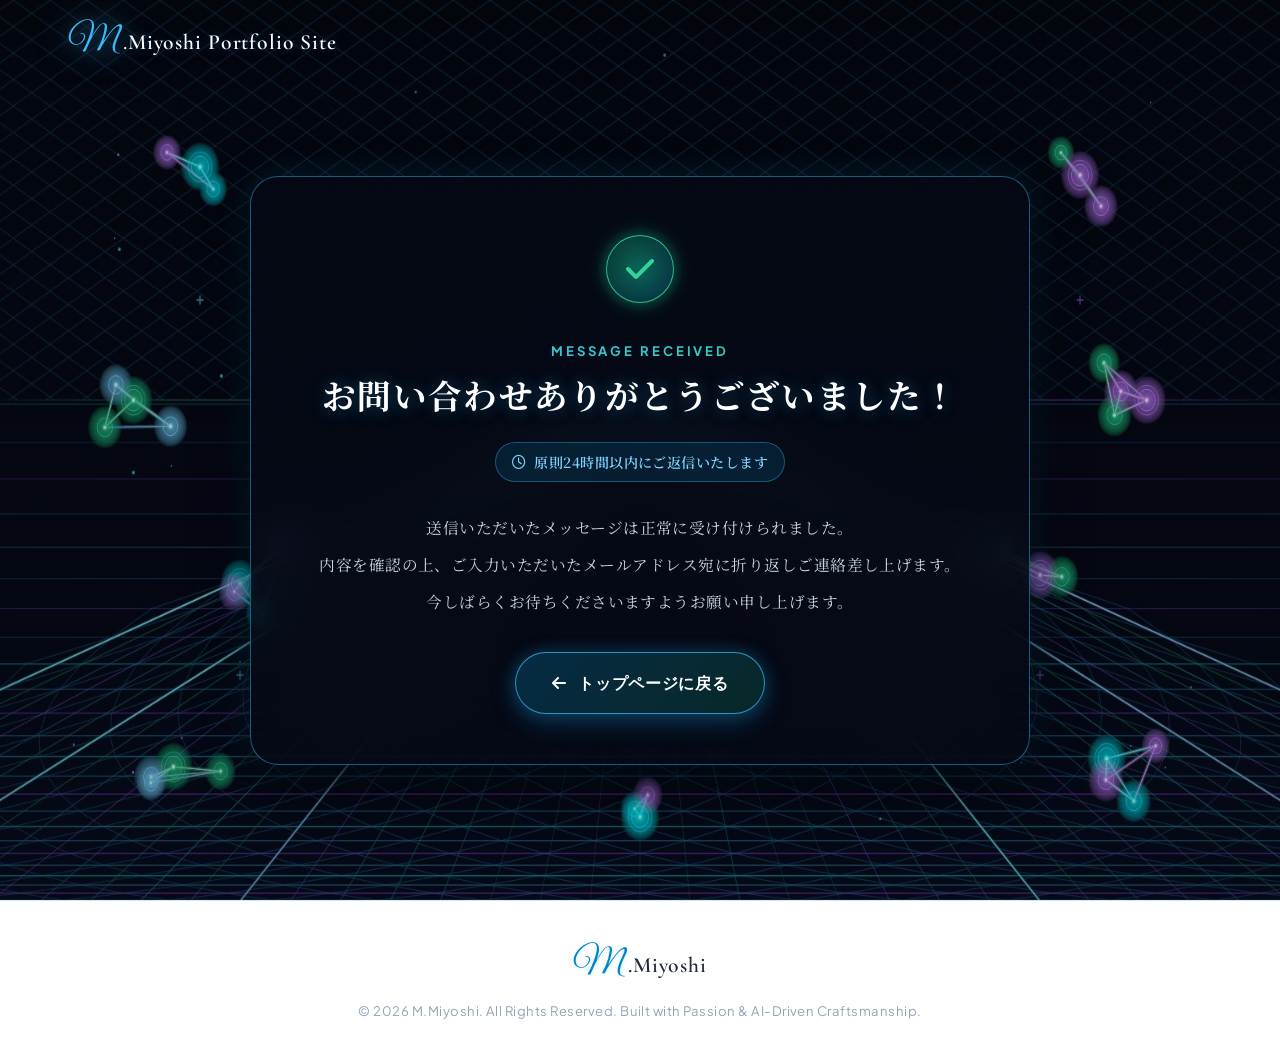
==== commit 64357f9d: "iOS Safari ビューポート対策" ====
--- a/thanks.html
+++ b/thanks.html
@@ -16,7 +16,7 @@
   <link rel="stylesheet" href="https://cdnjs.cloudflare.com/ajax/libs/font-awesome/6.4.0/css/all.min.css">
 
   <!-- スタイルシートの読み込み（キャッシュバスティング付き） -->
-  <link rel="stylesheet" href="style.css?v=20260906r">
+  <link rel="stylesheet" href="style.css?v=20260906s">
 </head>
 <body>
 
--- a/style.css
+++ b/style.css
@@ -64,6 +64,8 @@
 html {
   scroll-behavior: smooth;
   font-size: 16px;
+  height: 100%;
+  -webkit-text-size-adjust: 100%;
 }
 
 body {
@@ -73,6 +75,9 @@
   line-height: 1.85;
   letter-spacing: 0.03em;
   overflow-x: hidden;
+  min-height: 100vh;
+  min-height: 100dvh; /* iOS Safari の動的ツールバー高さに追従 */
+  overscroll-behavior-y: none; /* メニュー開閉時やバウンス時の画面ガタつきを防止 */
   -webkit-font-smoothing: antialiased;
   -moz-osx-font-smoothing: grayscale;
 }
@@ -116,8 +121,11 @@
   position: fixed;
   top: 0;
   left: 0;
-  width: 100vw;
-  height: 100vh;
+  right: 0;
+  bottom: 0;
+  width: 100%;
+  height: 100%;
+  height: 100dvh; /* iOS Safari のアドレスバー伸縮による押し上げを防止 */
   background: rgba(2, 6, 23, 0.65);
   backdrop-filter: blur(4px);
   -webkit-backdrop-filter: blur(4px);
@@ -126,6 +134,7 @@
   visibility: hidden;
   transition: opacity 0.3s cubic-bezier(0.16, 1, 0.3, 1), visibility 0.3s cubic-bezier(0.16, 1, 0.3, 1);
   pointer-events: none;
+  transform: translateZ(0);
 }
 
 .nav-backdrop.is-active {
@@ -153,6 +162,14 @@
 .section {
   padding: 100px 0;
   position: relative;
+}
+
+/* 画面外セクションのレンダリング最適化（初期ロード・スクロール時の描画負荷を大幅軽減） */
+.works-section,
+.appeal-section,
+.contact-section {
+  content-visibility: auto;
+  contain-intrinsic-size: auto 800px;
 }
 
 /* セクションタイトル（明朝体の美しさと英字サブタイトルの調和） */
@@ -224,6 +241,9 @@
   z-index: 1000;
   padding: 18px 0;
   background: transparent;
+  transform: translateZ(0); /* GPUハードウェアアクセラレーションでiOSツールバー変動時のブレを防止 */
+  -webkit-backface-visibility: hidden;
+  backface-visibility: hidden;
   transition: transform 0.4s cubic-bezier(0.16, 1, 0.3, 1), opacity 0.4s cubic-bezier(0.16, 1, 0.3, 1), padding var(--transition-smooth);
 }
 
@@ -231,7 +251,7 @@
 .site-header.is-hidden {
   opacity: 0;
   pointer-events: none;
-  transform: translateY(-100%);
+  transform: translateY(-100%) translateZ(0);
 }
 
 .header-container {
@@ -424,6 +444,7 @@
   position: relative;
   width: 100%;
   min-height: 100vh;
+  min-height: 100dvh; /* iOS Safari の動的ツールバー高さに完全同期 */
   display: flex;
   align-items: center;
   justify-content: center;
@@ -1330,7 +1351,9 @@
   z-index: 990;
   opacity: 0;
   pointer-events: none;
-  transform: translateY(24px) scale(0.92);
+  transform: translateY(24px) scale(0.92) translateZ(0);
+  -webkit-backface-visibility: hidden;
+  backface-visibility: hidden;
   transition: opacity 0.4s cubic-bezier(0.16, 1, 0.3, 1), transform 0.4s cubic-bezier(0.16, 1, 0.3, 1);
 }
 
@@ -1338,7 +1361,7 @@
 .floating-bubble-nav.is-visible {
   opacity: 1;
   pointer-events: auto;
-  transform: translateY(0) scale(1);
+  transform: translateY(0) scale(1) translateZ(0);
 }
 
 /* メニュー展開時の背景クリック受け（暗い幕やボケを排除し完全透過で馴染ませる） */
@@ -1346,14 +1369,18 @@
   position: fixed;
   top: 0;
   left: 0;
-  width: 100vw;
-  height: 100vh;
+  right: 0;
+  bottom: 0;
+  width: 100%;
+  height: 100%;
+  height: 100dvh;
   z-index: 980;
   pointer-events: none;
   opacity: 0;
   background: transparent;
   backdrop-filter: none;
   -webkit-backdrop-filter: none;
+  transform: translateZ(0);
 }
 
 .floating-bubble-nav.is-open .bubble-backdrop {
@@ -1735,7 +1762,7 @@
 
   /* モバイルメニュー展開中はスクロールしてもヘッダーを画面上に固定・維持 */
   body.mobile-menu-open .site-header {
-    transform: none !important;
+    transform: translateZ(0) !important;
     opacity: 1 !important;
     pointer-events: auto !important;
   }
@@ -1752,6 +1779,7 @@
     width: min(280px, 80vw);
     height: auto;
     max-height: calc(100vh - 30px);
+    max-height: calc(100dvh - 30px); /* iOS Safari の動的ツールバー高さに追従 */
     background: #ffffff !important;
     border-bottom-left-radius: 20px;
     border-left: 2px solid #0ea5e9;
@@ -1761,6 +1789,9 @@
     transition: right var(--transition-smooth);
     overflow: hidden;
     z-index: 1000;
+    transform: translateZ(0); /* 描画カクつき防止 */
+    -webkit-backface-visibility: hidden;
+    backface-visibility: hidden;
   }
 
   .nav-menu.is-active {
@@ -2010,6 +2041,7 @@
 .thanks-section {
   position: relative;
   min-height: 100vh;
+  min-height: 100dvh; /* iOS Safari の動的ツールバー高さに追従 */
   width: 100%;
   display: flex;
   align-items: center;
